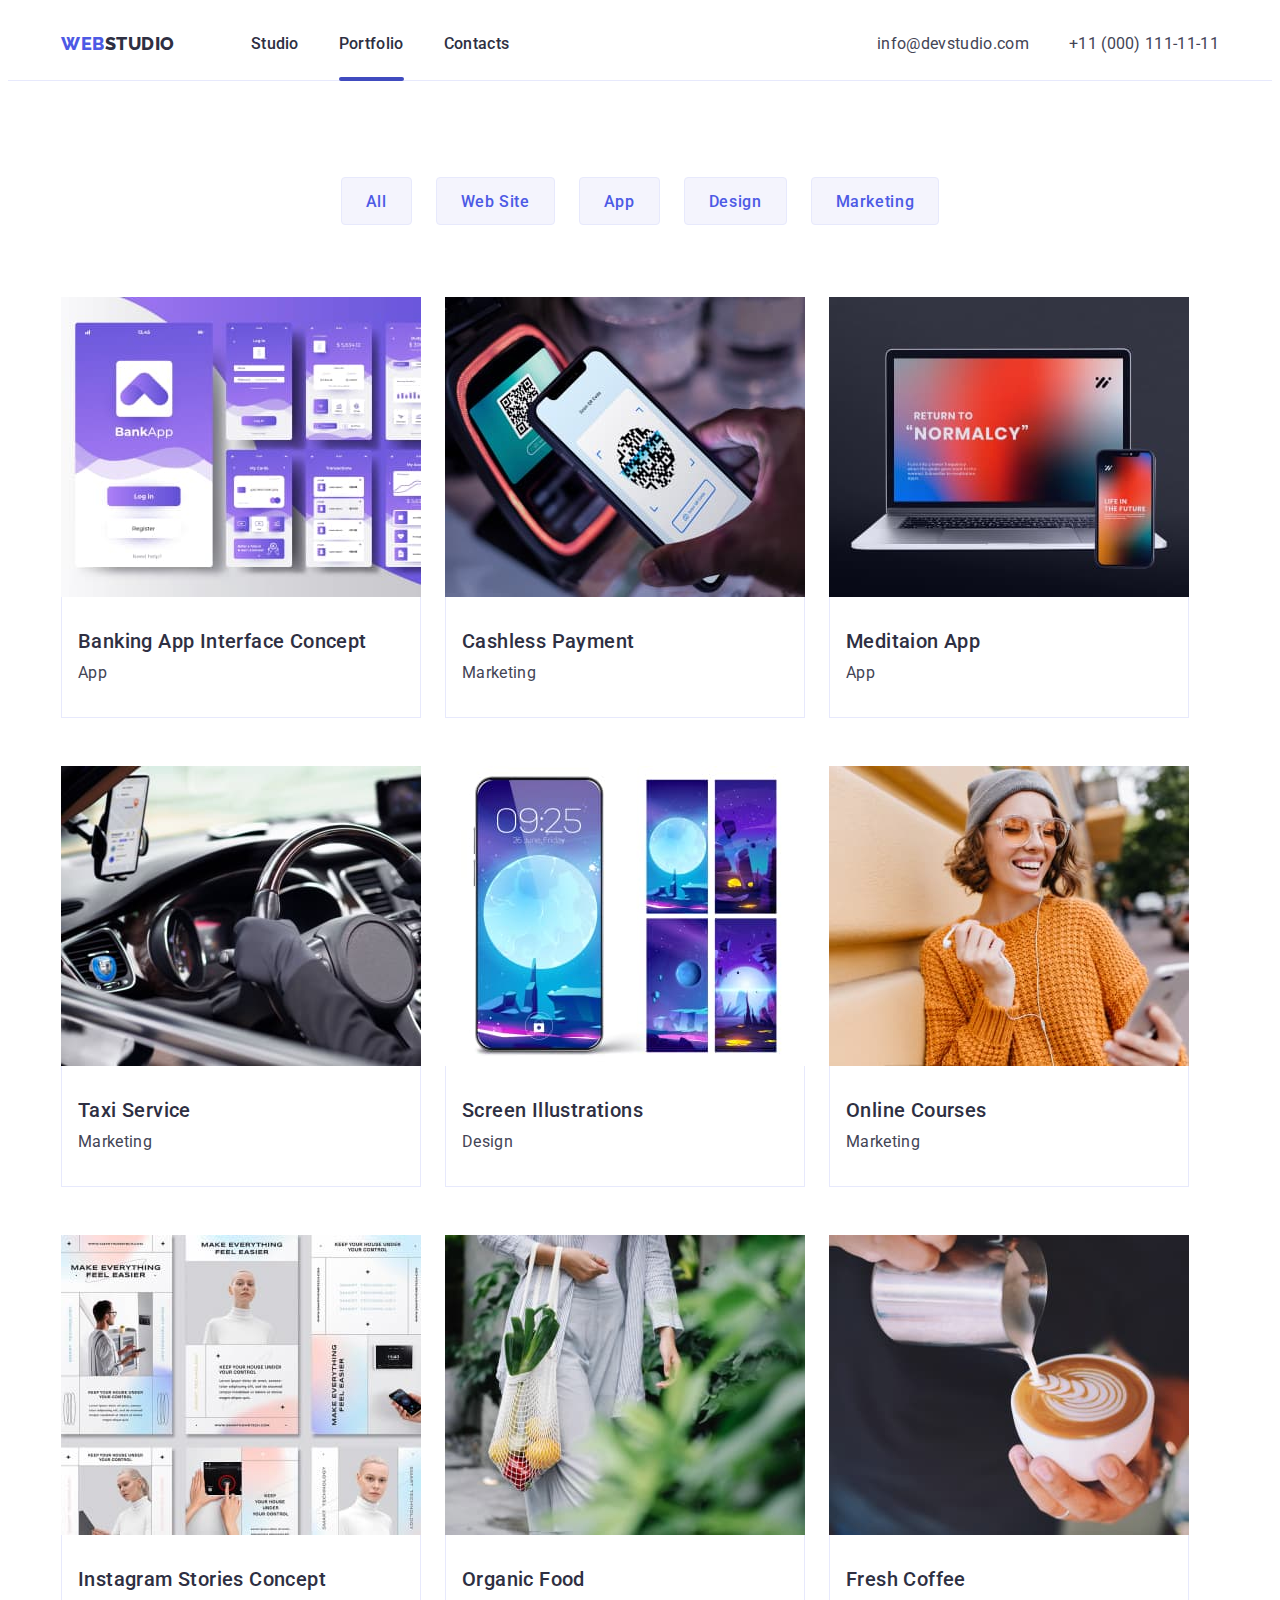
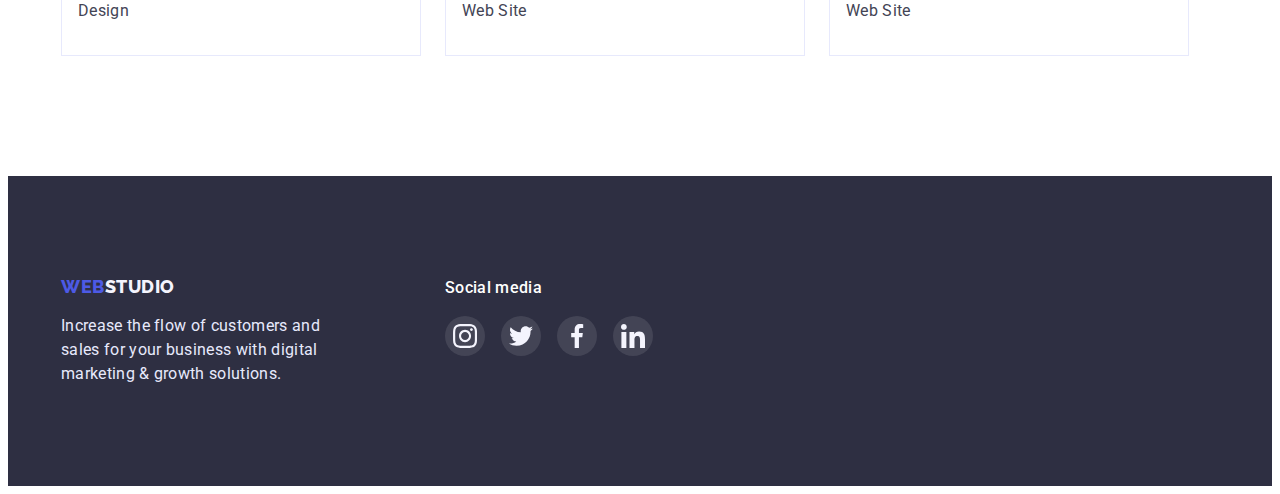
==== portfolio.html @ fbe5189d "Homework №6" ====
<!DOCTYPE html>
<html lang="en">
    <head>
        <meta charset="UTF-8">
        <meta http-equiv="X-UA-Compatible" content="IE=edge">
        <meta name="viewport" content="width=device-width, initial-scale=1.0">
        <title>Portfolio</title>
        <link rel="preconnect" href="https://fonts.googleapis.com">
        <link rel="preconnect" href="https://fonts.gstatic.com" crossorigin>
        <link href="https://fonts.googleapis.com/css2?family=Raleway:wght@800&family=Roboto:wght@400;500;700;900&display=swap" rel="stylesheet">
        <link rel="stylesheet" href="https://cdnjs.cloudflare.com/ajax/libs/modern-normalize/1.1.0/modern-normalize.min.css" integrity="sha512-wpPYUAdjBVSE4KJnH1VR1HeZfpl1ub8YT/NKx4PuQ5NmX2tKuGu6U/JRp5y+Y8XG2tV+wKQpNHVUX03MfMFn9Q==" crossorigin="anonymous" referrerpolicy="no-referrer" />
        <link rel="stylesheet" href="./styles.css">
    </head>
    <body>
        <header class="header">
            <div class="container header-container">
                <nav class="header-navigation">
                    <a href="./index.html" class="logo-dark link"><span class="accent">WEB</span>STUDIO</a>
                    <ul class="header-list list">
                        <li class="header-item"><a href="./index.html" class="header-link link">Studio</a></li>
                        <li class="header-item"><a href="./portfolio.html" class="header-link link current">Portfolio</a></li>
                        <li class="header-item"><a href="" class="header-link link">Contacts</a></li>
                    </ul>
                </nav>
                <address class="address">
                    <ul class="address-list list">
                        <li class="address-item"><a href="mailto:info@devstudio.com" class="address-link link">info@devstudio.com</a></li>
                        <li class="address-item"><a href="tel:+110001111111" class="address-link link">+11 (000) 111-11-11</a></li>
                    </ul>
                </address>
            </div>
        </header>
        <main>
            <section class="portfolio">
                <div class="container portfolio-container">
                    <h1 class="visually-hidden">Buttons menu</h1>
                    <ul class="filter-list list">
                        <li class="filter-item">
                            <button class="filter-btn" type="button">All</button>
                        </li>
                        <li class="filter-item">
                            <button class="filter-btn" type="button">Web Site</button>
                        </li>
                        <li>
                            <button class="filter-btn" type="button">App</button>
                        </li>
                        <li class="filter-item">
                            <button class="filter-btn" type="button">Design</button>
                        </li>
                        <li class="filter-item">
                            <button class="filter-btn" type="button">Marketing</button>
                        </li>
                    </ul>
                    <h2 class="visually-hidden">Portfolio</h2>
                    <ul class="portfolio-list list">
                        <li class="portfolio-item">
                            <a href="" class="portfolio-link link">
                            <div class="portfolio-top-wrap">
                                <img src="./images/portfolio-1.jpg" alt="Photo of Banking App" width="360" />
                                <p class="portfolio-top-text">14 Stylish and User-Friendly App Design Concepts · Task Manager App · Calorie Tracker App · Exotic Fruit Ecommerce App · Cloud Storage App</p>
                            </div>
                            <div class="portfolio-content">
                                <h3 class="portfolio-subtitle">Banking App Interface Concept</h3>
                                <p class="portfolio-text">App</p>
                            </div>
                            </a>
                        </li>
                        <li class="portfolio-item">
                            <a href="" class="portfolio-link link">
                            <div class="portfolio-top-wrap">
                                <img src="./images/portfolio-2.jpg" alt="Photo of Product Designer" width="360" />
                                <p class="portfolio-top-text">14 Stylish and User-Friendly App Design Concepts · Task Manager App · Calorie Tracker App · Exotic Fruit Ecommerce App · Cloud Storage App</p>
                            </div>
                            <div class="portfolio-content">
                                <h3 class="portfolio-subtitle">Cashless Payment</h3>
                                <p class="portfolio-text">Marketing</p>
                            </div>
                            </a>
                        </li>
                        <li class="portfolio-item">
                            <a href="" class="portfolio-link link">
                            <div class="portfolio-top-wrap">
                                <img src="./images/portfolio-3.jpg" alt="Photo of Meditaion App" width="360" />
                                <p class="portfolio-top-text">14 Stylish and User-Friendly App Design Concepts · Task Manager App · Calorie Tracker App · Exotic Fruit Ecommerce App · Cloud Storage App</p>
                            </div>
                            <div class="portfolio-content">
                                <h3 class="portfolio-subtitle">Meditaion App</h3>
                                <p class="portfolio-text">App</p>
                            </div>
                            </a>
                        </li>
                        <li class="portfolio-item">
                            <a href="" class="portfolio-link link">
                            <div class="portfolio-top-wrap">
                                <img src="./images/portfolio-4.jpg" alt="Photo of Taxi Service" width="360" />
                                <p class="portfolio-top-text">14 Stylish and User-Friendly App Design Concepts · Task Manager App · Calorie Tracker App · Exotic Fruit Ecommerce App · Cloud Storage App</p>
                            </div>
                            <div class="portfolio-content">
                                <h3 class="portfolio-subtitle">Taxi Service</h3>
                                <p class="portfolio-text">Marketing</p>
                            </div>
                            </a>
                        </li>
                        <li class="portfolio-item">
                            <a href="" class="portfolio-link link">
                            <div class="portfolio-top-wrap">
                                <img src="./images/portfolio-5.jpg" alt="Photo of Screen Illustrations" width="360" />
                                <p class="portfolio-top-text">14 Stylish and User-Friendly App Design Concepts · Task Manager App · Calorie Tracker App · Exotic Fruit Ecommerce App · Cloud Storage App</p>
                            </div>
                            <div class="portfolio-content">
                                <h3 class="portfolio-subtitle">Screen Illustrations</h3>
                                <p class="portfolio-text">Design</p>
                            </div>
                            </a>
                        </li>
                        <li class="portfolio-item">
                            <a href="" class="portfolio-link link">
                            <div class="portfolio-top-wrap">
                                <img src="./images/portfolio-6.jpg" alt="Photo of student" width="360" />
                                <p class="portfolio-top-text">14 Stylish and User-Friendly App Design Concepts · Task Manager App · Calorie Tracker App · Exotic Fruit Ecommerce App · Cloud Storage App</p>
                            </div>
                            <div class="portfolio-content">
                                <h3 class="portfolio-subtitle">Online Courses</h3>
                                <p class="portfolio-text">Marketing</p>
                            </div>
                            </a>
                        </li>
                        <li class="portfolio-item">
                            <a href="" class="portfolio-link link">
                            <div class="portfolio-top-wrap">
                                <img src="./images/portfolio-7.jpg" alt="Photo of Instagram Stories Concept" width="360" />
                                <p class="portfolio-top-text">14 Stylish and User-Friendly App Design Concepts · Task Manager App · Calorie Tracker App · Exotic Fruit Ecommerce App · Cloud Storage App</p>
                            </div>
                            <div class="portfolio-content">
                                <h3 class="portfolio-subtitle">Instagram Stories Concept</h3>
                                <p class="portfolio-text">Design</p>
                            </div>
                            </a>
                        </li>
                        <li class="portfolio-item">
                            <a href="" class="portfolio-link link">
                            <div class="portfolio-top-wrap">
                                <img src="./images/portfolio-8.jpg" alt="Photo of Organic Food" width="360" />
                                <p class="portfolio-top-text">14 Stylish and User-Friendly App Design Concepts · Task Manager App · Calorie Tracker App · Exotic Fruit Ecommerce App · Cloud Storage App</p>
                            </div>
                            <div class="portfolio-content">
                                <h3 class="portfolio-subtitle">Organic Food</h3>
                                <p class="portfolio-text">Web Site</p>
                            </div>
                            </a>
                        </li>
                        <li class="portfolio-item">
                            <a href="" class="portfolio-link link">
                            <div class="portfolio-top-wrap">
                                <img src="./images/portfolio-9.jpg" alt="Photo of Fresh Coffee" width="360" />
                                <p class="portfolio-top-text">14 Stylish and User-Friendly App Design Concepts · Task Manager App · Calorie Tracker App · Exotic Fruit Ecommerce App · Cloud Storage App</p>
                            </div>
                            <div class="portfolio-content">
                                <h3 class="portfolio-subtitle">Fresh Coffee</h3>
                                <p class="portfolio-text">Web Site</p>
                            </div>
                            </a>
                        </li>
                    </ul>
                </div>
            </section>
        </main>
        <footer class="footer">
            <div class="container footer-container">
                <div class="footer-logo-wrap">
                    <a href="./index.html" class="footer-logo link"><span class="footer-accent">WEB</span>STUDIO</a>
                    <p class="footer-text">Increase the flow of customers and sales for your business with digital marketing & growth solutions.</p>
                </div>
                <div class="footer-soc">
                    <h3 class="footer-subtitle">Social media</h3>
                    <ul class="footer-soc-list list">
                        <li class="footer-soc-item">
                            <a class="footer-soc-link link" href="">
                                <svg class="footer-soc-icon" width="24" height="24">
                                    <use href="./images/symbol-defs.svg#icon-instagram"></use>
                                </svg>
                            </a>
                        </li>
                        <li class="footer-soc-item">
                            <a class="footer-soc-link link" href="">
                            <svg class="footer-soc-icon" width="24" height="24">
                                <use href="./images/symbol-defs.svg#icon-twitter"></use>
                            </svg>
                            </a>
                        </li>
                        <li class="footer-soc-item">
                            <a class="footer-soc-link link" href="">
                            <svg class="footer-soc-icon" width="24" height="24">
                                <use href="./images/symbol-defs.svg#icon-facebook"></use>
                            </svg>
                            </a>
                        </li>
                        <li class="footer-soc-item">
                            <a class="footer-soc-link link" href="">
                            <svg class="team-soc-icon" width="24" height="24">
                                <use href="./images/symbol-defs.svg#icon-linkedin"></use>
                            </svg>
                            </a>
                        </li>
                    </ul>
                </div>
            </div>
        </footer>
    </body>
</html>
---- styles.css ----
:root {
    --main-title-color: #FFFFFF;
    --second-title-color: #2E2F42;
    --main-btn-color: #4D5AE5;
    --second-btn-color: #FFFFFF;
    --main-logo-color: #2E2F42;
    --second-logo-color: #F4F4FD;
    --accent-color: #4D5AE5;
    --hover-color: #404BBF;
    --background-color: #F4F4FD;
    --main-subtitle-color: #2E2F42;
    --main-text-color: #434455;
    --footer-text-color: #E7E9FC;
}

body {
    font-family: 'roboto', sans-serif;
    color:#2E2F42;
    background-color: #FFFFFF
}

h1, h2, h3, h4, h5, p {
    margin: 0;
}

ul {
    margin: 0;
    padding-left: 0;
}

button {
    cursor: pointer;
}

img {
    display: block;
    max-width: 100%;
    height: auto;
}

.list {
    list-style: none;
}

.link {
    text-decoration: none;
}

.container {
    max-width: 1158px;
    padding: 0 15px;
    margin: 0 auto;
}

.visually-hidden {
    position: absolute;
    white-space: nowrap;
    width: 1px;
    height: 1px;
    overflow: hidden;
    border: 0;
    padding: 0;
    clip: rect(0 0 0 0);
    clip-path: inset(50%);
    margin: -1px;
}

/*-----HEADER------ */

.header {
    padding: 0;
    border-bottom: 1px solid #E7E9FC;
}

.header-navigation {
    display: flex;
    align-items: center;
    margin-right: auto;
}

.header-container {
    display: flex;
    align-items: center;
}

.logo-dark {
    padding-top: 24px;
    padding-bottom: 24px;
    font-family: 'Raleway', sans-serif;
    font-weight: 800;
    font-size: 18px;
    line-height: 1.33;
    letter-spacing: 0.03em;
    text-transform: uppercase;
    color: var(--main-logo-color);
    margin-right: 76px;
}

.logo-dark:hover,
.logo-dark:focus {
    color: var(--hover-color);
}

.accent {
    font-family: 'Raleway', sans-serif;
    font-weight: 800;
    font-size: 18px;
    line-height: 1.33;
    letter-spacing: 0.03em;
    color: var(--accent-color);
}

.header-list {
    display: flex;
    gap: 40px;
}

.header-item {
}

.header-link {
    padding-top: 24px;
    padding-bottom: 24px;
    font-weight: 500;
    font-size: 16px;
    line-height: 1.5;
    letter-spacing: 0.02em;
    color: var(--main-subtitle-color);
    display: inline;
    display: block;
    transition: color 250ms cubic-bezier(0.4, 0, 0.2, 1);
}

.header-link:hover,
.header-link:focus {
    color: var(--hover-color);
}

.current {
    position: relative;
}

.current::after {
    content: " ";
    position: absolute;
    left: 0;
    bottom: -1px;
    width: 100%;
    height: 4px;
    border-radius: 2px;
    background-color: #404BBF;
}

.address {}

.address-list {
    display: flex;
    gap: 40px;
}

.address-link {
    padding-top: 24px;
    padding-bottom: 24px;
    font-style: normal;
    font-size: 16px;
    line-height: 1.5;
    letter-spacing: 0.02em;
    color: var(--main-text-color);
    display: inline;
    display: block;
    transition: color 250ms cubic-bezier(0.4, 0, 0.2, 1);
}

.address-link:hover,
.address-link:focus {
    color: var(--hover-color);
}

/*-----HERO------ */

.hero {
    max-width: 1440px;
    margin: 0 auto;
    padding-top: 188px;
    padding-bottom: 188px;
    background-image: linear-gradient(rgba(46, 47, 66, 0.7), rgba(46, 47, 66, 0.7)), url(./images/people-office.jpg);
    background-repeat: no-repeat;
    background-position: center;
    background-size: cover;
}

.hero-container {
    text-align: center;
}

.hero-title {
    font-size: 56px;
    line-height: 1.07;
    letter-spacing: 0.02em;
    color: var(--main-title-color);
    width: 507px;
    margin: 0 auto 48px;
}

.hero-btn {
    min-width: 169px;
    height: 56px;
    font-family: inherit;
    font-weight: 500;
    font-size: 16px;
    line-height: 1.5;
    letter-spacing: 0.04em;
    cursor: pointer;
    color: var(--second-btn-color);
    background-color: var(--accent-color);
    border-radius: 4px;
    border: 1px solid transparent;
    display: block;
    margin: 0 auto;
    transition: background-color 250ms cubic-bezier(0.4, 0, 0.2, 1);
}

.hero-btn:hover,
.hero-btn:focus {
    background-color:var(--hover-color);
}

/*-----PECULIARITIES------ */

.peculiarities {
    padding-top: 120px;
    padding-bottom: 120px;
}

.peculiarities-container {
    display: flex;
}

.peculiarities-list {
    display: flex;
    gap: 24px;
}

.peculiarities-item {
    width: calc((100%-72px)4);
}

.peculiarities-wrap {
    padding-top: 24px;
    padding-bottom: 24px;
    background: #F4F4FD;
    border-radius: 4px;
    display: flex;
    align-items: center;
    justify-content: center;
    margin-bottom: 8px;
}

.peculiarities-icon {
}

.peculiarities-subtitle {
    font-weight: 500;
    font-size: 20px;
    line-height: 1.2;
    letter-spacing: 0.02em;
    color: var(--main-subtitle-color);
    margin-bottom: 8px;
}

.peculiarities-text {
    font-size: 16px;
    line-height: 1.5;
    letter-spacing: 0.02em;
    color: var(--main-text-color);
    width: 264px;
}

/*-----SERVICES------ */

.services {
    padding-bottom: 120px;
}

.services-container{
    text-align: center;
}

.services-title {
    font-size: 36px;
    line-height: 1.11;
    letter-spacing: 0.02em;
    color: var(--second-title-color);
    margin-bottom: 72px;
}

.services-list {
    display: flex;
    gap: 24px;
}

.services-item {
    width: calc((100%-48px)/3);
}

/*-----TEAM------ */

.team {
    background-color: var(--background-color);
    padding-top: 120px;
    padding-bottom: 120px;
}

.team-container {
    text-align: center;
}

.team-title {
    font-size: 36px;
    line-height: 1.11;
    letter-spacing: 0.02em;
    color: var(--second-title-color);
    margin-bottom: 72px;
}

.team-list {
    display: flex;
    gap: 24px;
}

.team-item {
    width: calc((100%-72px)/4);
    box-shadow: 0px 1px 6px rgba(46, 47, 66, 0.08), 0px 1px 1px rgba(46, 47, 66, 0.16), 0px 2px 1px rgba(46, 47, 66, 0.08);
}

.team-subtitle {
    font-weight: 500;
    font-size: 20px;
    line-height: 1.2;
    letter-spacing: 0.02em;
    color: var(--main-subtitle-color);
    margin-bottom: 8px;
}

.team-text {
    font-size: 16px;
    line-height: 1.5;
    letter-spacing: 0.02em;
    color: var(--main-text-color);
    margin-bottom: 8px;
}

.team-content {
    padding-top: 32px;
    padding-bottom: 32px;
    background: #FFFFFF;
    border-radius: 0px 0px 4px 4px;
}

.team-soc-list {
    display: flex;
    justify-content: center;
    gap: 24px;
}

.team-soc-item {
    width: 40px;
    height: 40px;
}

.team-soc-link {
    width: 100%;
    height: 100%;
    background-color: #4D5AE5;
    display: flex;
    align-items: center;
    justify-content: center;
    border-radius: 50%;
    transition: background-color 250ms cubic-bezier(0.4, 0, 0.2, 1);
}

.team-soc-link:hover,
.team-soc-link:focus {
    background-color: #404BBF;
}

.team-soc-icon {
    fill: #F4F4FD;
}

/*-----customers------ */

.customers {
    padding-top: 130px;
    padding-bottom: 120px;
}

.container {
}

.customers-container {
    text-align: center;
}

.customers-title {
    font-size: 36px;
    line-height: 1.11;
    letter-spacing: 0.02em;
    color: #2E2F42;
    margin-bottom: 72px;
}

.customers-list {
    display: flex;
    gap: 24px;
}

.customers-item {
    width: calc((100%-120px)/6);
    height: 88px;
}

.customers-link {
    width: 100%;
    height: 100%;
    border: 1px solid #8E8F99;
    border-radius: 4px;
    display: flex;
    align-items: center;
    justify-content: center;
    color: #8E8F99;
    transition: color 250ms cubic-bezier(0.4, 0, 0.2, 1), border-color 250ms cubic-bezier(0.4, 0, 0.2, 1);
}

.customers-logo {
    fill: currentColor;
}

.customers-link:is(:hover, :focus) {
    border-color: #404BBF;
    color: #404BBF;
}

/*-----FOOTER------ */

.footer {
    background-color: var(--main-subtitle-color);
    padding-top: 100px;
    padding-bottom: 100px;
}

.footer-container {
    display: flex;
    align-items: baseline;
}

.footer-logo-wrap {}

.footer-logo {
    font-family: 'Raleway', sans-serif;
    font-weight: 800;
    font-size: 18px;
    line-height: 1.16;
    letter-spacing: 0.03em;
    text-transform: uppercase;
    color: var(--second-logo-color);
    margin-bottom: 16px;
    display: inline;
    display: block;
}

.footer-logo:hover,
.footer-logo:focus {
    color: var(--hover-color);
}

.footer-accent {
    font-family: 'Raleway', sans-serif;
    font-weight: 800;
    font-size: 18px;
    line-height: 1.16;
    letter-spacing: 0.03em;
    color: var(--accent-color);
}

.footer-text {
    font-size: 16px;
    line-height: 1.5;
    letter-spacing: 0.02em;
    color: var(--footer-text-color);
    width: 264px;
}

.footer-soc{
    margin-left: 120px;
}

.footer-subtitle {
    font-weight: 500;
    font-size: 16px;
    line-height: 1.5;
    letter-spacing: 0.02em;
    color: #FFFFFF;
    margin-bottom: 16px;
}

.footer-soc-list {
    display: flex;
    justify-content: center;
    gap: 16px;
}

.footer-soc-item {
    width: 40px;
    height: 40px;
}

.footer-soc-link {
    width: 100%;
    height: 100%;
    background-color: rgba(255, 255, 255, 0.1);;
    display: flex;
    align-items: center;
    justify-content: center;
    border-radius: 50%;
    transition: background-color 250ms cubic-bezier(0.4, 0, 0.2, 1);
}

.footer-soc-link:hover,
.footer-soc-link:focus {
    background-color: #31D0AA;
}

.footer-soc-icon {
    fill: #F4F4FD;
}

/*-----PORTFOLIO------ */

.portfolio {
    padding-top: 96px;
    padding-bottom: 120px;
}

.portfolio-container {
}

.filter-list {
    display: flex;
    margin-bottom: 72px;
    gap: 24px;
    justify-content: center;
}

.filter-item {
}

.filter-btn {
    padding: 12px 24px;
    height: 48px;
    font-family: inherit;
    font-weight: 500;
    font-size: 16px;
    line-height: 1.5;
    letter-spacing: 0.04em;
    cursor: pointer;
    color: var(--main-btn-color);
    border: 1px solid #E7E9FC;
    background-color: #F4F4FD;
    border-radius: 4px;
    display: block;
    margin: 0 auto;
    transition: background-color 250ms cubic-bezier(0.4, 0, 0.2, 1), border-color 250ms cubic-bezier(0.4, 0, 0.2, 1), color 250ms cubic-bezier(0.4, 0, 0.2, 1), box-shadow 250ms cubic-bezier(0.4, 0, 0.2, 1);
}

.filter-btn:hover,
.filter-btn:focus {
    background-color: var(--hover-color);
    border-color: var(--hover-color);
    color: #FFFFFF;
    box-shadow: 0px 3px 1px rgba(0, 0, 0, 0.1), 0px 2px 1px rgba(0, 0, 0, 0.08), 0px 2px 2px rgba(0, 0, 0, 0.12);
}

.portfolio-list {
    display: flex;
    flex-wrap: wrap;
    column-gap: 24px;
    row-gap: 48px;
}

.portfolio-top-wrap {
    position: relative;
    overflow: hidden;
}

.portfolio-item {
}

.portfolio-item:hover .portfolio-top-text{
    transform: translateY(0%);
}

.portfolio-top-text {
    position: absolute;
    top: 0;
    font-size: 16px;
    line-height: 1.5;
    letter-spacing: 0.02em;
    color: #F4F4FD;
    background-color: #4D5AE5;
    padding: 32px;
    height: 100%;
    transform: translateY(100%);
    transition: transform 250ms cubic-bezier(0.4, 0, 0.2, 1);
}

.portfolio-content {
    padding-top: 32px;
    padding-bottom: 32px;
    padding-left: 16px;
    background: #FFFFFF;
    border-bottom: 1px solid #E7E9FC;
    border-left: 1px solid #E7E9FC;
    border-right: 1px solid #E7E9FC;
}

.portfolio-link {
    display: block;
    transition: box-shadow 250ms cubic-bezier(0.4, 0, 0.2, 1);
}

.portfolio-link:hover,
.portfolio-link:focus {
    box-shadow: 0px 1px 6px rgba(46, 47, 66, 0.08), 0px 1px 1px rgba(46, 47, 66, 0.16), 0px 2px 1px rgba(46, 47, 66, 0.08);
}

.portfolio-subtitle {
    font-weight: 500;
    font-size: 20px;
    line-height: 1.2;
    letter-spacing: 0.02em;
    color: var(--main-subtitle-color);
    margin-bottom: 8px;
}

.portfolio-text {
    font-size: 16px;
    line-height: 1.5;
    letter-spacing: 0.02em;
    color: var(--main-text-color);
}

/*-----MODAL------ */

.backdrop {
    position: fixed;
    top: 0;
    width: 100%;
    height: 100%;
    background-color: rgba(46, 47, 66, 0.4);
    opacity: 1;
    transition: opacity 250ms cubic-bezier(0.4, 0, 0.2, 1), visibility 250ms cubic-bezier(0.4, 0, 0.2, 1);
}

.is-hidden {
    opacity: 0;
    visibility: hidden;
    pointer-events: none;
}

.modal {
    position: absolute;
    top: 50%;
    left: 50%;
    transform: translate(-50%, -50%) scale(1);
    width: 408px;
    min-height: 576px;
    background-color: #FCFCFC;
    border-radius: 4px;
    padding: 24px;
    margin-top: 13px;
    margin-bottom: 13px;
    box-shadow: 0px 1px 1px rgba(0, 0, 0, 0.14), 0px 1px 3px rgba(0, 0, 0, 0.12), 0px 2px 1px rgba(0, 0, 0, 0.2);
    transition: transform 250ms cubic-bezier(0.4, 0, 0.2, 1), opacity 250ms cubic-bezier(0.4, 0, 0.2, 1);
}


.backdrop.is-hidden .modal {
    opacity: 0;
    transform: translate(-50%, -50%) scale(0,5);
}

.modal-close {
    width: 24px;
    height: 24px;
    border: 1px solid rgba(0, 0, 0, 0.1);
    border-radius: 50%;
    margin-bottom: 24px;
    background-color: #E7E9FC;
    display: block;
    justify-content: center;
    align-items: center;
    margin-left: auto;
    cursor: pointer;
    transition: fill 250ms cubic-bezier(0.4, 0, 0.2, 1), background-color 250ms cubic-bezier(0.4, 0, 0.2, 1);
}

.modal-close:is(:hover, :focus) {
    background-color: #404BBF;
    fill: #FFFFFF;
} 

.modal-close-icon {
}

.modal-title {
    font-weight: 500;
    font-size: 16px;
    line-height: 1.5;
    text-align: center;
    letter-spacing: 0.02em;
    color: #2E2F42;
    margin-bottom: 34px;
}

.modal-input {
    width: 100%;
    height: 40px;
    border: 1px solid #4D5AE5;
    border-radius: 4px;
    padding-left: 38px;
    outline: transparent;
}

.modal-input:focus {
    border-color: #4D5AE5;
}

.modal-input-text {
    font-weight: 400;
    font-size: 12px;
    line-height: 1.33;
    letter-spacing: 0.04em;
    color: #8E8F99;
    display: block;
    margin-bottom: 4px;
}

.modal-field {
    position: relative;
    margin-bottom: 8px;
}

.modal-input-icon {
    position: absolute;
    left: 19px;
    top: 50%;
    transform: translateY(-50%);
}

.input-wrap {
    position: relative;
}
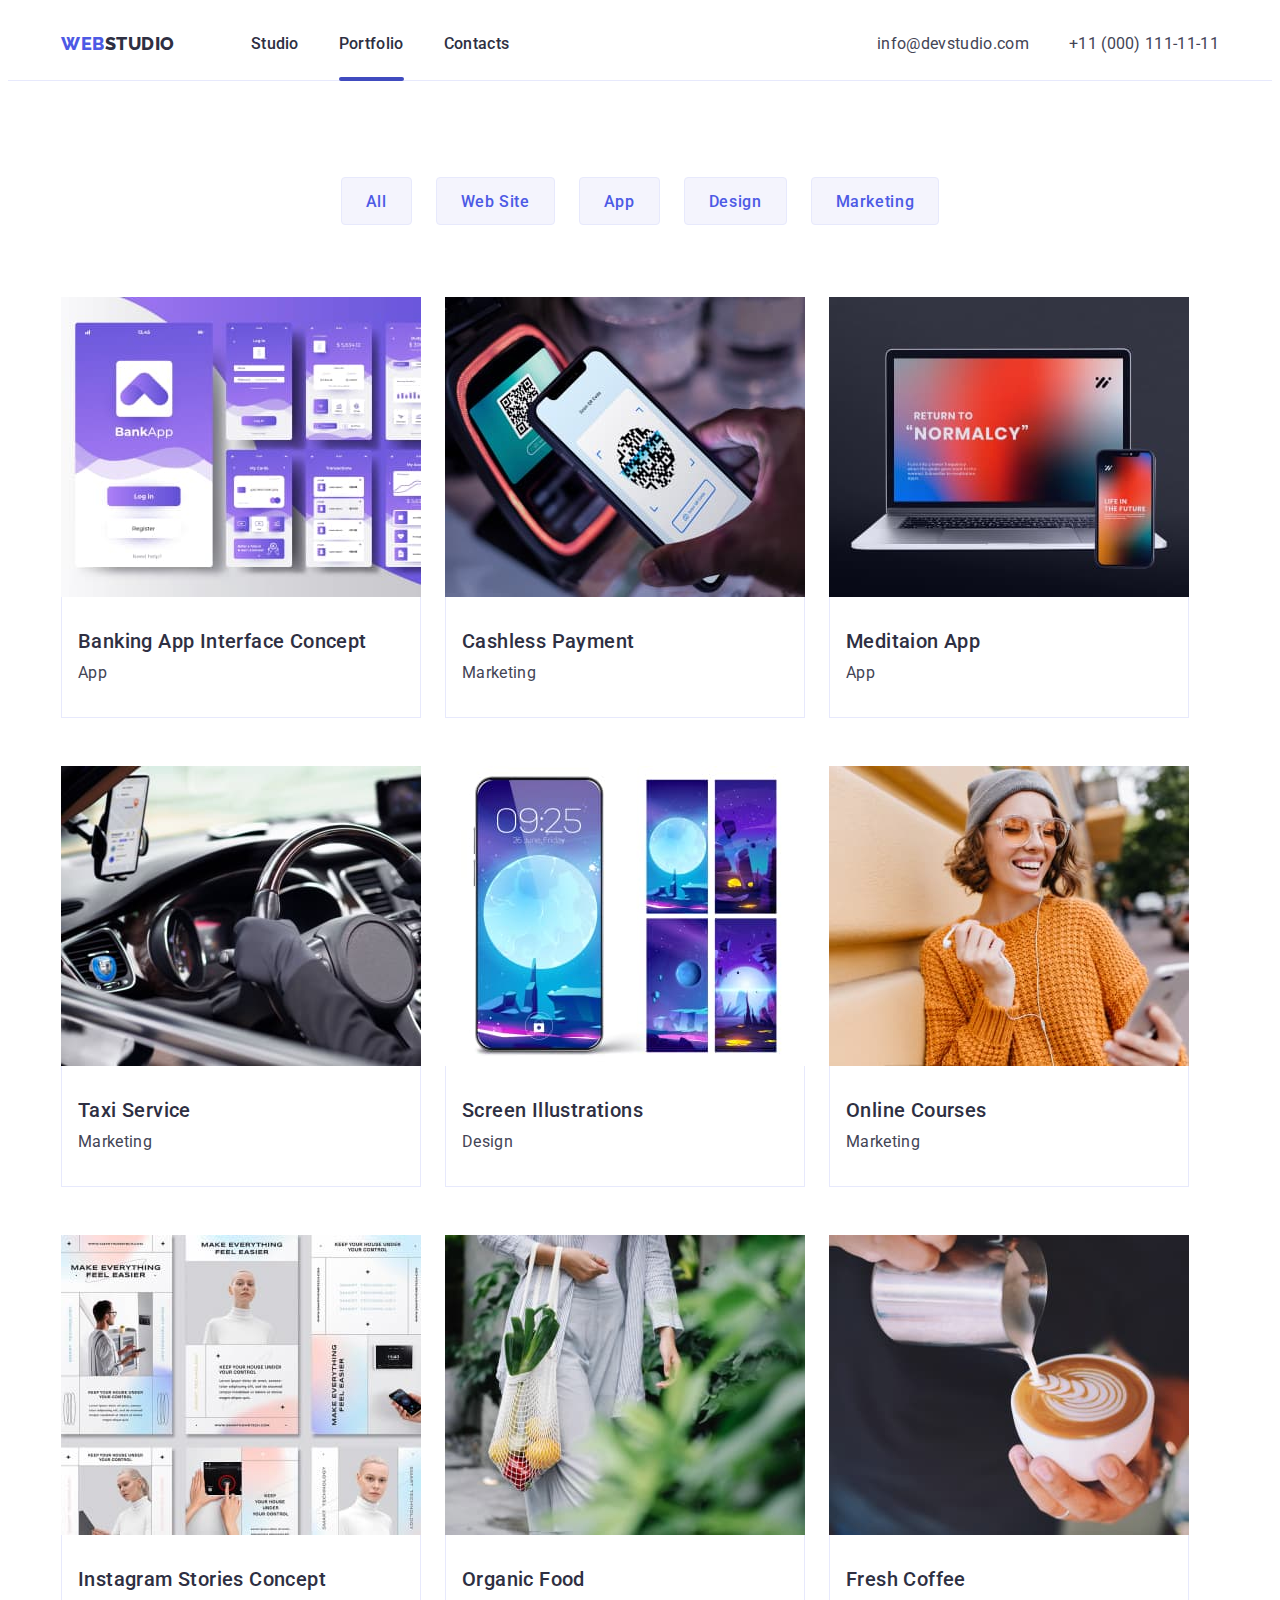
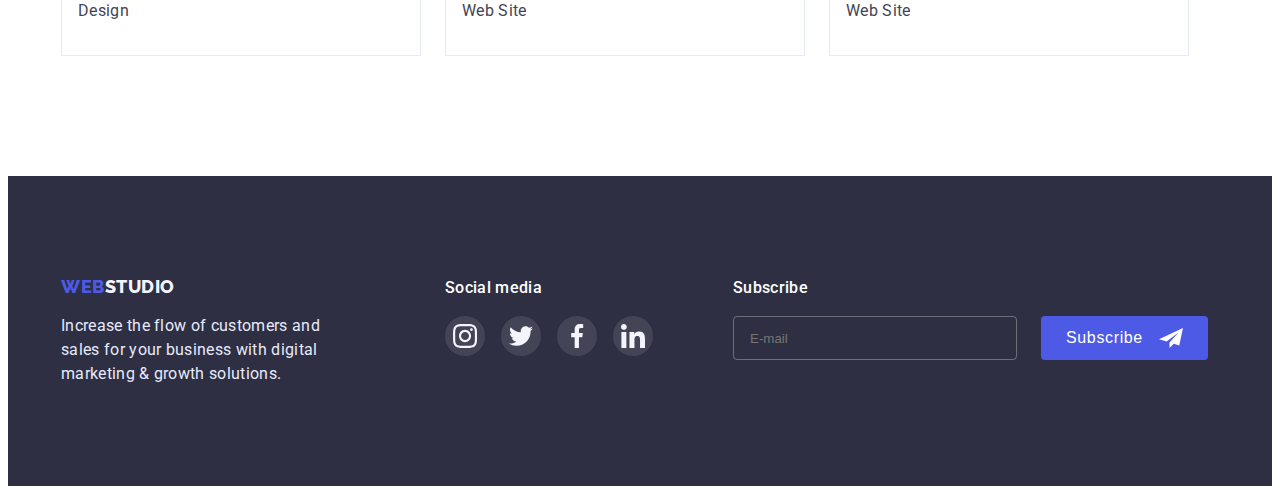
==== commit 8bea27ab: "Homework 6 finish" ====
--- a/portfolio.html
+++ b/portfolio.html
@@ -204,6 +204,18 @@
                         </li>
                     </ul>
                 </div>
+                <div class="subscribe">
+                    <p class="subscribe-title">Subscribe</p>
+                    <form class="subscribe-form">
+                        <label for="subscribe-email"></label>
+                            <input type="email" class="subscribe-input" name="subscribe-email" placeholder="E-mail">
+                        <button class="subscribe-btn" type="submit">Subscribe
+                            <svg class="send-icon" width="24" height="24">
+                                <use href="./images/symbol-defs.svg#icon-send"></use>
+                            </svg>
+                        </button>
+                    </form>
+                </div>
             </div>
         </footer>
     </body>
--- a/styles.css
+++ b/styles.css
@@ -535,6 +535,67 @@
     fill: #F4F4FD;
 }
 
+.subscribe {
+    margin-left: 80px;;
+}
+
+.subscribe-title {
+    font-weight: 500;
+    font-size: 16px;
+    line-height: 1.5;
+    letter-spacing: 0.02em;
+    color: #FFFFFF;
+    margin-bottom: 16px;
+}
+
+.subscribe-form {
+    display: flex;
+}
+
+.subscribe-input {
+    width: 264px;
+    height: 40px;
+    background-color: transparent;
+    border: 1px solid rgba(255, 255, 255, 0.3);
+    border-radius: 4px;
+    padding-left: 16px;
+}
+
+.subscribe-input:placeholder {
+    font-weight: 400;
+    font-size: 12px;
+    line-height: 2;
+    letter-spacing: 0.04em;
+    color: rgba(255, 255, 255, 0.6);
+}
+
+.subscribe-btn {
+    display: flex;
+    margin-left: 24px;
+    padding-left: 24px;
+    padding-right: 24px;
+    align-items: center;
+    justify-content: space-between;
+    background-color: #4D5AE5;
+    color: #FFFFFF;
+    font-weight: 500;
+    font-size: 16px;
+    line-height: 1.5;
+    letter-spacing: 0.04em;
+    border: 1px solid transparent;
+    gap: 16px;
+    border-radius: 4px;
+    transition: background-color 250ms cubic-bezier(0.4, 0, 0.2, 1);
+}
+
+.subscribe-btn:hover,
+.subscribe-btn:focus {
+    background-color:var(--hover-color);
+}
+
+.send-icon {
+}
+
 /*-----PORTFOLIO------ */
 
 .portfolio {
@@ -678,6 +739,7 @@
     background-color: #FCFCFC;
     border-radius: 4px;
     padding: 24px;
+    padding-top: 72px;
     margin-top: 13px;
     margin-bottom: 13px;
     box-shadow: 0px 1px 1px rgba(0, 0, 0, 0.14), 0px 1px 3px rgba(0, 0, 0, 0.12), 0px 2px 1px rgba(0, 0, 0, 0.2);
@@ -691,16 +753,18 @@
 }
 
 .modal-close {
+    position: absolute;
     width: 24px;
     height: 24px;
+    top: 24px;
+    right: 24px;
     border: 1px solid rgba(0, 0, 0, 0.1);
     border-radius: 50%;
     margin-bottom: 24px;
     background-color: #E7E9FC;
-    display: block;
+    display: flex;
     justify-content: center;
     align-items: center;
-    margin-left: auto;
     cursor: pointer;
     transition: fill 250ms cubic-bezier(0.4, 0, 0.2, 1), background-color 250ms cubic-bezier(0.4, 0, 0.2, 1);
 }
@@ -720,20 +784,24 @@
     text-align: center;
     letter-spacing: 0.02em;
     color: #2E2F42;
-    margin-bottom: 34px;
+    margin-bottom: 14px;
 }
 
 .modal-input {
     width: 100%;
     height: 40px;
-    border: 1px solid #4D5AE5;
+    border: 1px solid rgba(33, 33, 33, 0.2);
     border-radius: 4px;
     padding-left: 38px;
     outline: transparent;
 }
 
-.modal-input:focus {
+.modal-input:focus, .modal-comment:focus {
     border-color: #4D5AE5;
+}
+
+.modal-input:focus + .modal-input-icon {
+    fill: #4D5AE5;
 }
 
 .modal-input-text {
@@ -753,11 +821,92 @@
 
 .modal-input-icon {
     position: absolute;
-    left: 19px;
+    left: 16px;
     top: 50%;
     transform: translateY(-50%);
 }
 
 .input-wrap {
     position: relative;
-}+}
+
+.modal-comment {
+    width: 100%;
+    height: 120px;
+    border: 1px solid rgba(33, 33, 33, 0.2);
+    border-radius: 4px;
+    padding-left: 16px;
+    padding-top: 8px;
+    outline: transparent;
+    resize: none;
+}
+
+.modal-comment::placeholder {
+    font-weight: 400;
+    font-size: 12px;
+    line-height: 1.33;
+    letter-spacing: 0.04em;
+    color: rgba(117, 117, 117, 0.5);
+}
+
+.check-text {
+    font-weight: 400;
+    font-size: 12px;
+    line-height: 1.33;
+    letter-spacing: 0.04em;
+    color: #757575;
+    display: flex;
+    margin-bottom: 24px;
+}
+
+.check-text::before {
+    content: "";
+    width: 16px;
+    height: 16px;
+    border: 1.25px solid #2E2F42;
+    border-radius: 2px;
+    margin-right: 8px;
+    transition: background-color 250ms cubic-bezier(0.4, 0, 0.2, 1), border 250ms cubic-bezier(0.4, 0, 0.2, 1), background-image 250ms cubic-bezier(0.4, 0, 0.2, 1), border 250ms cubic-bezier(0.4, 0, 0.2, 1);
+}
+
+.modal-check:checked + .check-text::before {
+    background-color: #404BBF;
+    border: none;
+    background-image: url(./images/Vector\ 4.svg);
+    background-position: center;
+    background-repeat: no-repeat;
+}
+
+.modal-btn {
+    min-width: 169px;
+    height: 56px;
+    font-family: inherit;
+    font-weight: 500;
+    font-size: 16px;
+    line-height: 1.5;
+    letter-spacing: 0.04em;
+    cursor: pointer;
+    color: #FFFFFF;
+    background-color: #4D5AE5;
+    border-radius: 4px;
+    border: 1px solid transparent;
+    display: block;
+    margin: 0 auto;
+    transition: background-color 250ms cubic-bezier(0.4, 0, 0.2, 1);
+}
+
+.modal-btn:hover,
+.modal-btn:focus {
+    background-color:var(--hover-color);
+}
+
+.modal-link {
+    font-size: 12px;
+    line-height: 1.33;
+    letter-spacing: 0.04em;
+    color: #4D5AE5;
+    margin-left: 2px;
+    display: inline;
+    display: block;
+    transition: color 250ms cubic-bezier(0.4, 0, 0.2, 1);
+}
